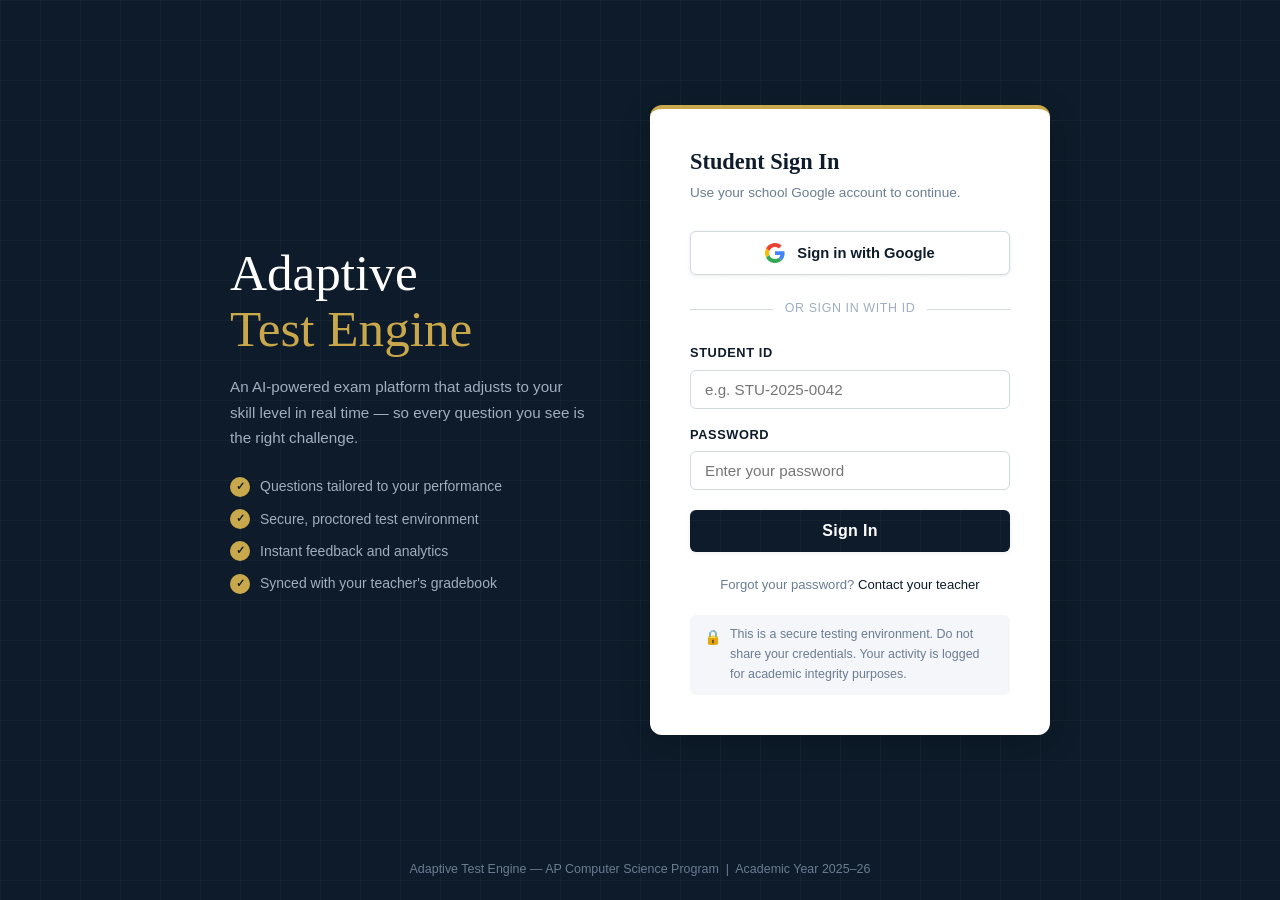
==== frontend/student/index.html @ e74f5015 "Initial student interface design" ====
<!DOCTYPE html>
<html lang="en">
<head>
  <meta charset="UTF-8" />
  <meta name="viewport" content="width=device-width, initial-scale=1.0" />
  <title>Sign In — AP CS Adaptive Testing Platform</title>
  <link rel="stylesheet" href="style.css" />

  <!--
    index.html — Student Login Page
    ─────────────────────────────────────────────────────────────
    PURPOSE  : Entry point for all students. Handles Google OAuth
               sign-in (placeholder) and routes to dashboard.html.
    GROUPS   : Front/Back Integration team: hook up the Google
               Sign-In button's data-action="google-signin" and
               the fallback form's POST endpoint.
    DB Team  : Session token should be stored after successful
               login and sent as a header on all subsequent API calls.
    ─────────────────────────────────────────────────────────────
  -->

  <style>
    /* ── Login-page-specific layout ── */
    body {
      background: var(--navy);
      display: flex;
      flex-direction: column;
      min-height: 100vh;
    }

    /* Subtle grid texture on dark background */
    body::before {
      content: '';
      position: fixed; inset: 0;
      background-image:
        linear-gradient(rgba(255,255,255,0.03) 1px, transparent 1px),
        linear-gradient(90deg, rgba(255,255,255,0.03) 1px, transparent 1px);
      background-size: 40px 40px;
      pointer-events: none;
    }

    .login-wrapper {
      flex: 1;
      display: flex;
      align-items: center;
      justify-content: center;
      padding: 40px 20px;
    }

    /* ── Branding strip on the left ── */
    .login-brand {
      max-width: 420px;
      padding-right: 60px;
      color: var(--white);
    }

    .login-brand .platform-name {
      font-family: var(--font-display);
      font-size: clamp(2rem, 4vw, 3.2rem);
      line-height: 1.1;
      margin-bottom: 16px;
    }

    .login-brand .platform-name span { color: var(--accent); }

    .login-brand p {
      color: var(--slate-light);
      font-size: 0.95rem;
      line-height: 1.7;
      margin-bottom: 24px;
    }

    /* Feature pills */
    .feature-list {
      list-style: none;
      display: flex;
      flex-direction: column;
      gap: 10px;
    }
    .feature-list li {
      display: flex;
      align-items: center;
      gap: 10px;
      color: var(--slate-light);
      font-size: 0.875rem;
    }
    .feature-list li::before {
      content: '✓';
      display: inline-flex;
      align-items: center;
      justify-content: center;
      width: 20px; height: 20px;
      border-radius: 50%;
      background: var(--accent);
      color: var(--navy);
      font-size: 0.7rem;
      font-weight: 700;
      flex-shrink: 0;
    }

    /* ── Login card ── */
    .login-card {
      background: var(--white);
      border-radius: var(--radius-lg);
      padding: 40px;
      width: 100%;
      max-width: 400px;
      box-shadow: var(--shadow-lg);
      border-top: 4px solid var(--accent);
    }

    .login-card h2 {
      font-size: 1.4rem;
      margin-bottom: 6px;
    }

    .login-card .subtitle {
      font-size: 0.85rem;
      color: var(--slate);
      margin-bottom: 28px;
    }

    /* Google Sign-In button */
    .btn-google {
      width: 100%;
      display: flex;
      align-items: center;
      justify-content: center;
      gap: 12px;
      padding: 11px 20px;
      border: 1.5px solid var(--border);
      border-radius: var(--radius);
      background: var(--white);
      color: var(--navy);
      font-family: var(--font-body);
      font-size: 0.92rem;
      font-weight: 600;
      cursor: pointer;
      transition: all 0.2s var(--ease);
      box-shadow: var(--shadow-sm);
    }
    .btn-google:hover {
      border-color: var(--navy);
      box-shadow: var(--shadow-md);
      transform: translateY(-1px);
    }
    .btn-google svg { flex-shrink: 0; }

    /* Divider with text */
    .or-divider {
      display: flex;
      align-items: center;
      gap: 12px;
      margin: 24px 0;
      color: var(--slate-light);
      font-size: 0.78rem;
      text-transform: uppercase;
      letter-spacing: 0.6px;
    }
    .or-divider::before,
    .or-divider::after {
      content: '';
      flex: 1;
      height: 1px;
      background: var(--border);
    }

    /* Fallback form */
    .login-form { display: flex; flex-direction: column; gap: 16px; }

    .login-form .form-group input { width: 100%; }

    .login-form .btn-primary {
      width: 100%;
      padding: 12px;
      margin-top: 4px;
    }

    .forgot-link {
      text-align: center;
      font-size: 0.82rem;
      color: var(--slate);
      margin-top: 6px;
    }
    .forgot-link a { color: var(--navy); font-weight: 500; }

    /* Security notice */
    .security-note {
      margin-top: 20px;
      padding: 10px 14px;
      background: var(--off-white);
      border-radius: var(--radius);
      font-size: 0.78rem;
      color: var(--slate);
      display: flex;
      align-items: flex-start;
      gap: 8px;
    }
    .security-note .icon { font-size: 0.9rem; flex-shrink: 0; margin-top: 1px; }

    /* Footer inside login page */
    .login-footer {
      text-align: center;
      padding: 20px;
      color: var(--slate);
      font-size: 0.78rem;
    }

    /* Responsive: stack on mobile */
    @media (max-width: 860px) {
      .login-brand { display: none; }
      .login-wrapper { padding: 24px 16px; }
    }
  </style>
</head>
<body>

  <!-- ══════════════════════════════════════════════
       MAIN LOGIN WRAPPER
       Contains: branding column + login card
  ══════════════════════════════════════════════ -->
  <main class="login-wrapper">

    <!-- LEFT: Branding / Marketing column -->
    <div class="login-brand" aria-hidden="true">
      <div class="platform-name">
        Adaptive<br/>
        <span>Test&nbsp;Engine</span>
      </div>
      <p>
        An AI-powered exam platform that adjusts to your skill level
        in real time — so every question you see is the right challenge.
      </p>
      <ul class="feature-list">
        <li>Questions tailored to your performance</li>
        <li>Secure, proctored test environment</li>
        <li>Instant feedback and analytics</li>
        <li>Synced with your teacher's gradebook</li>
      </ul>
    </div>

    <!-- RIGHT: Login card -->
    <div class="login-card" role="main">

      <h2>Student Sign In</h2>
      <p class="subtitle">Use your school Google account to continue.</p>

      <!--
        INTEGRATION POINT (Front/Back Integration Team)
        ─────────────────────────────────────────────────
        Replace this button's onclick with the real Google
        OAuth 2.0 flow. The data-action attribute is a hook
        for your JS event listener.
        After success, redirect to: dashboard.html
        and store the returned session token.
      -->
      <button
        class="btn-google"
        data-action="google-signin"
        onclick="handleGoogleSignIn(event)"
        aria-label="Sign in with Google"
      >
        <!-- Google "G" logo SVG -->
        <svg width="20" height="20" viewBox="0 0 48 48" aria-hidden="true">
          <path fill="#EA4335" d="M24 9.5c3.54 0 6.71 1.22 9.21 3.6l6.85-6.85C35.9 2.38 30.47 0 24 0 14.62 0 6.51 5.38 2.56 13.22l7.98 6.19C12.43 13.72 17.74 9.5 24 9.5z"/>
          <path fill="#4285F4" d="M46.98 24.55c0-1.57-.15-3.09-.38-4.55H24v9.02h12.94c-.58 2.96-2.26 5.48-4.78 7.18l7.73 6c4.51-4.18 7.09-10.36 7.09-17.65z"/>
          <path fill="#FBBC05" d="M10.53 28.59c-.48-1.45-.76-2.99-.76-4.59s.27-3.14.76-4.59l-7.98-6.19C.92 16.46 0 20.12 0 24c0 3.88.92 7.54 2.56 10.78l7.97-6.19z"/>
          <path fill="#34A853" d="M24 48c6.48 0 11.93-2.13 15.89-5.81l-7.73-6c-2.18 1.48-4.97 2.31-8.16 2.31-6.26 0-11.57-4.22-13.47-9.91l-7.98 6.19C6.51 42.62 14.62 48 24 48z"/>
        </svg>
        Sign in with Google
      </button>

      <!-- Fallback: email/password for non-Google accounts -->
      <div class="or-divider">or sign in with ID</div>

      <!--
        FALLBACK FORM
        ─────────────────────────────────────────────────
        data-form="login" — Integration team: attach your
        fetch() POST handler to this form.
        Endpoint target: POST /api/auth/login
        Expected body: { studentId, password }
      -->
      <form
        class="login-form"
        data-form="login"
        onsubmit="handleLoginSubmit(event)"
        novalidate
      >
        <div class="form-group">
          <label for="student-id">Student ID</label>
          <input
            type="text"
            id="student-id"
            name="studentId"
            placeholder="e.g. STU-2025-0042"
            autocomplete="username"
            required
          />
        </div>

        <div class="form-group">
          <label for="password">Password</label>
          <input
            type="password"
            id="password"
            name="password"
            placeholder="Enter your password"
            autocomplete="current-password"
            required
          />
        </div>

        <button type="submit" class="btn btn-primary btn-lg" data-action="login-submit">
          Sign In
        </button>

        <p class="forgot-link">
          Forgot your password? <a href="#" data-action="forgot-password">Contact your teacher</a>
        </p>
      </form>

      <!-- Security notice -->
      <div class="security-note" role="note">
        <span class="icon">🔒</span>
        <span>
          This is a secure testing environment. Do not share your credentials.
          Your activity is logged for academic integrity purposes.
        </span>
      </div>

    </div>
    <!-- end .login-card -->

  </main>

  <!-- Footer -->
  <footer class="login-footer">
    Adaptive Test Engine &mdash; AP Computer Science Program &nbsp;|&nbsp;
    Academic Year 2025–26
  </footer>

  <!-- ══════════════════════════════════════════════
       JAVASCRIPT — Login Logic (Placeholder)
       ─────────────────────────────────────────────
       Integration Team: Replace these stub functions
       with real OAuth and API calls.
  ══════════════════════════════════════════════ -->
  <script>
    /**
     * handleGoogleSignIn()
     * ─────────────────────────────────────────────
     * PLACEHOLDER: Replace with real Google OAuth 2.0 flow.
     * On success:
     *   1. Store session token in sessionStorage
     *   2. Redirect to dashboard.html
     *
     * Integration Team Endpoint: POST /api/auth/google
     * Expected response: { token, student: { id, name, email, avatar } }
     */
    function handleGoogleSignIn(e) {
      e.preventDefault();
      // PLACEHOLDER — simulate redirect to dashboard
      console.log('[Auth] Google Sign-In triggered. Replace with OAuth flow.');
      window.location.href = 'dashboard.html';
    }

    /**
     * handleLoginSubmit()
     * ─────────────────────────────────────────────
     * PLACEHOLDER: Replace with a real fetch() POST.
     * Integration Team Endpoint: POST /api/auth/login
     */
    function handleLoginSubmit(e) {
      e.preventDefault();
      const form = e.target;
      const studentId = form.studentId.value.trim();
      const password  = form.password.value;

      if (!studentId || !password) {
        alert('Please fill in all fields.');
        return;
      }

      // PLACEHOLDER — simulate successful login
      console.log('[Auth] Login attempted for:', studentId);
      sessionStorage.setItem('studentId', studentId); // DB Team: replace with real token
      window.location.href = 'dashboard.html';
    }
  </script>

</body>
</html>
---- frontend/student/style.css ----
/* ============================================================
   style.css — Central Stylesheet for AP CS Student Testing Platform
   Palette: Navy Blue (#0D1B2A), Slate Grey (#6B7C93), White (#FFFFFF)
   Accent:  Gold (#C9A84C) for high-stakes emphasis
   ============================================================ */

/* ── 1. DESIGN TOKENS (CSS Variables) ─────────────────────── */
:root {
  /* Colors */
  --navy:        #0D1B2A;
  --navy-mid:    #1A2E45;
  --navy-light:  #243B55;
  --slate:       #6B7C93;
  --slate-light: #A0AEBF;
  --white:       #FFFFFF;
  --off-white:   #F4F6F9;
  --accent:      #C9A84C;   /* gold — used sparingly for urgency/highlights */
  --danger:      #C0392B;
  --success:     #1E7E34;
  --border:      #D1D9E0;

  /* Typography */
  --font-display: 'DM Serif Display', Georgia, serif;
  --font-body:    'IBM Plex Sans', 'Segoe UI', sans-serif;
  --font-mono:    'IBM Plex Mono', 'Courier New', monospace;

  /* Spacing */
  --radius:    6px;
  --radius-lg: 12px;
  --shadow-sm: 0 1px 4px rgba(0,0,0,0.08);
  --shadow-md: 0 4px 16px rgba(0,0,0,0.12);
  --shadow-lg: 0 8px 32px rgba(0,0,0,0.18);

  /* Transitions */
  --ease: cubic-bezier(0.25, 0.8, 0.25, 1);
}

/* ── 2. RESET & BASE ───────────────────────────────────────── */
*, *::before, *::after { box-sizing: border-box; margin: 0; padding: 0; }

html { font-size: 16px; scroll-behavior: smooth; }

body {
  font-family: var(--font-body);
  background-color: var(--off-white);
  color: var(--navy);
  line-height: 1.6;
  min-height: 100vh;
}

/* Import Google Fonts */
@import url('https://fonts.googleapis.com/css2?family=DM+Serif+Display&family=IBM+Plex+Sans:wght@300;400;500;600&family=IBM+Plex+Mono:wght@400;500&display=swap');

/* ── 3. TYPOGRAPHY ─────────────────────────────────────────── */
h1, h2, h3 { font-family: var(--font-display); color: var(--navy); line-height: 1.2; }
h1 { font-size: clamp(1.8rem, 4vw, 2.8rem); }
h2 { font-size: clamp(1.3rem, 2.5vw, 1.9rem); }
h3 { font-size: 1.15rem; }
p  { color: var(--slate); font-size: 0.95rem; }
a  { color: var(--navy-light); text-decoration: none; transition: color 0.2s; }
a:hover { color: var(--accent); }

/* ── 4. LAYOUT UTILITIES ───────────────────────────────────── */
.container   { max-width: 1100px; margin: 0 auto; padding: 0 24px; }
.flex        { display: flex; }
.flex-center { display: flex; align-items: center; justify-content: center; }
.gap-sm      { gap: 8px; }
.gap-md      { gap: 16px; }
.gap-lg      { gap: 24px; }

/* ── 5. HEADER / NAVBAR ────────────────────────────────────── */
.site-header {
  background: var(--navy);
  border-bottom: 2px solid var(--accent);
  padding: 0 32px;
  height: 60px;
  display: flex;
  align-items: center;
  justify-content: space-between;
  position: sticky;
  top: 0;
  z-index: 100;
  box-shadow: var(--shadow-md);
}

.site-header .logo {
  font-family: var(--font-display);
  color: var(--white);
  font-size: 1.2rem;
  letter-spacing: 0.5px;
}

.site-header .logo span { color: var(--accent); }

.site-header nav a {
  color: var(--slate-light);
  font-size: 0.85rem;
  font-weight: 500;
  letter-spacing: 0.5px;
  text-transform: uppercase;
  padding: 6px 12px;
  border-radius: var(--radius);
  transition: all 0.2s var(--ease);
}

.site-header nav a:hover,
.site-header nav a.active {
  color: var(--white);
  background: var(--navy-light);
}

.site-header .user-badge {
  display: flex;
  align-items: center;
  gap: 10px;
  color: var(--slate-light);
  font-size: 0.85rem;
}

.site-header .user-badge .avatar {
  width: 32px;
  height: 32px;
  border-radius: 50%;
  background: var(--navy-light);
  border: 2px solid var(--slate);
  display: flex;
  align-items: center;
  justify-content: center;
  color: var(--white);
  font-size: 0.75rem;
  font-weight: 600;
  object-fit: cover;
}

/* ── 6. BUTTONS ────────────────────────────────────────────── */
.btn {
  display: inline-flex;
  align-items: center;
  justify-content: center;
  gap: 8px;
  padding: 10px 22px;
  border: none;
  border-radius: var(--radius);
  font-family: var(--font-body);
  font-size: 0.9rem;
  font-weight: 600;
  letter-spacing: 0.3px;
  cursor: pointer;
  transition: all 0.2s var(--ease);
}

.btn-primary {
  background: var(--navy);
  color: var(--white);
  box-shadow: var(--shadow-sm);
}
.btn-primary:hover { background: var(--navy-light); transform: translateY(-1px); box-shadow: var(--shadow-md); }

.btn-accent {
  background: var(--accent);
  color: var(--navy);
}
.btn-accent:hover { filter: brightness(1.08); transform: translateY(-1px); }

.btn-outline {
  background: transparent;
  color: var(--navy);
  border: 1.5px solid var(--border);
}
.btn-outline:hover { border-color: var(--navy); background: var(--off-white); }

.btn-danger { background: var(--danger); color: var(--white); }
.btn-danger:hover { filter: brightness(0.9); }

.btn-lg  { padding: 13px 30px; font-size: 1rem; }
.btn-sm  { padding: 7px 14px; font-size: 0.8rem; }
.btn:disabled { opacity: 0.5; cursor: not-allowed; transform: none !important; }

/* ── 7. FORM ELEMENTS ──────────────────────────────────────── */
.form-group { display: flex; flex-direction: column; gap: 6px; }

.form-group label {
  font-size: 0.8rem;
  font-weight: 600;
  color: var(--navy);
  text-transform: uppercase;
  letter-spacing: 0.6px;
}

.form-group input,
.form-group select {
  padding: 10px 14px;
  border: 1.5px solid var(--border);
  border-radius: var(--radius);
  font-family: var(--font-body);
  font-size: 0.95rem;
  color: var(--navy);
  background: var(--white);
  transition: border-color 0.2s, box-shadow 0.2s;
  outline: none;
}

.form-group input:focus,
.form-group select:focus {
  border-color: var(--navy);
  box-shadow: 0 0 0 3px rgba(13, 27, 42, 0.1);
}

/* ── 8. CARDS ──────────────────────────────────────────────── */
.card {
  background: var(--white);
  border: 1px solid var(--border);
  border-radius: var(--radius-lg);
  padding: 28px;
  box-shadow: var(--shadow-sm);
  transition: box-shadow 0.2s var(--ease), transform 0.2s var(--ease);
}

.card:hover { box-shadow: var(--shadow-md); }

.card-header {
  border-bottom: 1px solid var(--border);
  padding-bottom: 16px;
  margin-bottom: 20px;
  display: flex;
  align-items: center;
  justify-content: space-between;
}

/* ── 9. BADGES & STATUS TAGS ───────────────────────────────── */
.badge {
  display: inline-block;
  padding: 3px 10px;
  border-radius: 99px;
  font-size: 0.72rem;
  font-weight: 600;
  letter-spacing: 0.4px;
  text-transform: uppercase;
}
.badge-navy    { background: var(--navy);    color: var(--white); }
.badge-slate   { background: var(--slate-light); color: var(--navy); }
.badge-accent  { background: var(--accent);  color: var(--navy); }
.badge-success { background: #d4edda; color: var(--success); }
.badge-danger  { background: #f8d7da; color: var(--danger); }

/* ── 10. ALERTS / BANNERS ──────────────────────────────────── */
.alert {
  padding: 12px 18px;
  border-radius: var(--radius);
  font-size: 0.88rem;
  border-left: 4px solid;
}
.alert-info    { background: #e8edf5; border-color: var(--navy); color: var(--navy-mid); }
.alert-warning { background: #fef9e7; border-color: var(--accent); color: #7d6009; }
.alert-danger  { background: #fde8e8; border-color: var(--danger); color: var(--danger); }

/* ── 11. PROGRESS BAR ──────────────────────────────────────── */
.progress-bar-track {
  background: var(--border);
  border-radius: 99px;
  height: 6px;
  overflow: hidden;
}
.progress-bar-fill {
  height: 100%;
  background: var(--navy);
  border-radius: 99px;
  transition: width 0.4s var(--ease);
}
.progress-bar-fill.accent { background: var(--accent); }

/* ── 12. DIVIDER ───────────────────────────────────────────── */
.divider {
  border: none;
  border-top: 1px solid var(--border);
  margin: 20px 0;
}

/* ── 13. FOOTER ────────────────────────────────────────────── */
.site-footer {
  background: var(--navy);
  color: var(--slate-light);
  text-align: center;
  padding: 20px;
  font-size: 0.78rem;
  margin-top: auto;
  border-top: 2px solid var(--accent);
}

/* ── 14. MODALS ────────────────────────────────────────────── */
.modal-overlay {
  position: fixed; inset: 0;
  background: rgba(13, 27, 42, 0.65);
  display: flex;
  align-items: center;
  justify-content: center;
  z-index: 1000;
  backdrop-filter: blur(3px);
  opacity: 0;
  pointer-events: none;
  transition: opacity 0.25s;
}
.modal-overlay.open { opacity: 1; pointer-events: all; }

.modal {
  background: var(--white);
  border-radius: var(--radius-lg);
  padding: 36px;
  max-width: 480px;
  width: 90%;
  box-shadow: var(--shadow-lg);
  transform: translateY(20px);
  transition: transform 0.25s var(--ease);
}
.modal-overlay.open .modal { transform: translateY(0); }

/* ── 15. LOADING SPINNER ───────────────────────────────────── */
.spinner {
  width: 22px; height: 22px;
  border: 3px solid var(--border);
  border-top-color: var(--navy);
  border-radius: 50%;
  animation: spin 0.7s linear infinite;
  display: inline-block;
}
@keyframes spin { to { transform: rotate(360deg); } }

/* ── 16. RESPONSIVE UTILITIES ──────────────────────────────── */
@media (max-width: 768px) {
  .hide-mobile { display: none !important; }
  .site-header { padding: 0 16px; }
  .container   { padding: 0 16px; }
}
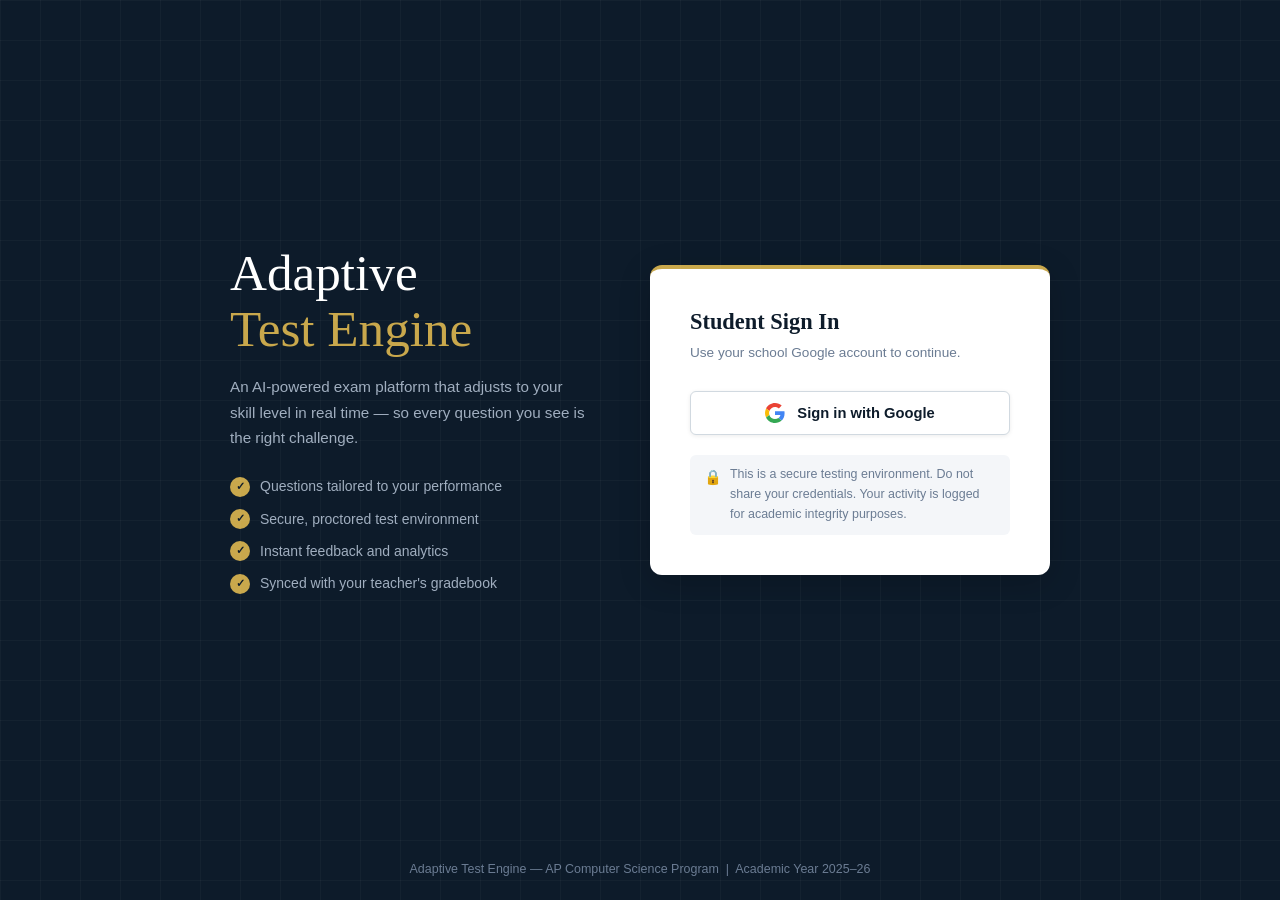
==== commit f15c8f12: "Update index.html" ====
--- a/frontend/student/index.html
+++ b/frontend/student/index.html
@@ -5,6 +5,12 @@
   <meta name="viewport" content="width=device-width, initial-scale=1.0" />
   <title>Sign In — AP CS Adaptive Testing Platform</title>
   <link rel="stylesheet" href="style.css" />
+
+  <!-- Google Identity Services. Safe to load even before CLIENT_ID is set;
+       auth.js only calls google.accounts.id.initialize() when CLIENT_ID
+       has been swapped in, so no network auth request fires until then. -->
+  <script src="https://accounts.google.com/gsi/client" async defer></script>
+  <script src="auth.js" defer></script>
 
   <!--
     index.html — Student Login Page
@@ -246,19 +252,20 @@
       <p class="subtitle">Use your school Google account to continue.</p>
 
       <!--
-        INTEGRATION POINT (Front/Back Integration Team)
-        ─────────────────────────────────────────────────
-        Replace this button's onclick with the real Google
-        OAuth 2.0 flow. The data-action attribute is a hook
-        for your JS event listener.
-        After success, redirect to: dashboard.html
-        and store the returned session token.
+        GIS button is rendered by auth.js into #google-signin-container
+        once CLIENT_ID has been configured. Until then, #google-signin-stub
+        shows the original styled button in a disabled state so the layout
+        is identical and switchover is a one-line CLIENT_ID edit.
       -->
+      <div id="google-signin-container" hidden></div>
+
       <button
+        id="google-signin-stub"
         class="btn-google"
         data-action="google-signin"
         onclick="handleGoogleSignIn(event)"
-        aria-label="Sign in with Google"
+        aria-label="Sign in with Google (not yet configured)"
+        title="Google Sign-In will activate once the client ID is configured"
       >
         <!-- Google "G" logo SVG -->
         <svg width="20" height="20" viewBox="0 0 48 48" aria-hidden="true">
@@ -270,56 +277,6 @@
         Sign in with Google
       </button>
 
-      <!-- Fallback: email/password for non-Google accounts -->
-      <div class="or-divider">or sign in with ID</div>
-
-      <!--
-        FALLBACK FORM
-        ─────────────────────────────────────────────────
-        data-form="login" — Integration team: attach your
-        fetch() POST handler to this form.
-        Endpoint target: POST /api/auth/login
-        Expected body: { studentId, password }
-      -->
-      <form
-        class="login-form"
-        data-form="login"
-        onsubmit="handleLoginSubmit(event)"
-        novalidate
-      >
-        <div class="form-group">
-          <label for="student-id">Student ID</label>
-          <input
-            type="text"
-            id="student-id"
-            name="studentId"
-            placeholder="e.g. STU-2025-0042"
-            autocomplete="username"
-            required
-          />
-        </div>
-
-        <div class="form-group">
-          <label for="password">Password</label>
-          <input
-            type="password"
-            id="password"
-            name="password"
-            placeholder="Enter your password"
-            autocomplete="current-password"
-            required
-          />
-        </div>
-
-        <button type="submit" class="btn btn-primary btn-lg" data-action="login-submit">
-          Sign In
-        </button>
-
-        <p class="forgot-link">
-          Forgot your password? <a href="#" data-action="forgot-password">Contact your teacher</a>
-        </p>
-      </form>
-
       <!-- Security notice -->
       <div class="security-note" role="note">
         <span class="icon">🔒</span>
@@ -347,47 +304,25 @@
        with real OAuth and API calls.
   ══════════════════════════════════════════════ -->
   <script>
-    /**
-     * handleGoogleSignIn()
-     * ─────────────────────────────────────────────
-     * PLACEHOLDER: Replace with real Google OAuth 2.0 flow.
-     * On success:
-     *   1. Store session token in sessionStorage
-     *   2. Redirect to dashboard.html
-     *
-     * Integration Team Endpoint: POST /api/auth/google
-     * Expected response: { token, student: { id, name, email, avatar } }
-     */
+    // Stub handler — only runs while CLIENT_ID is still the placeholder.
+    // Once auth.js swaps in the real GIS button, this button is hidden.
     function handleGoogleSignIn(e) {
       e.preventDefault();
-      // PLACEHOLDER — simulate redirect to dashboard
-      console.log('[Auth] Google Sign-In triggered. Replace with OAuth flow.');
-      window.location.href = 'dashboard.html';
-    }
-
-    /**
-     * handleLoginSubmit()
-     * ─────────────────────────────────────────────
-     * PLACEHOLDER: Replace with a real fetch() POST.
-     * Integration Team Endpoint: POST /api/auth/login
-     */
-    function handleLoginSubmit(e) {
-      e.preventDefault();
-      const form = e.target;
-      const studentId = form.studentId.value.trim();
-      const password  = form.password.value;
-
-      if (!studentId || !password) {
-        alert('Please fill in all fields.');
+      alert('Google Sign-In is not yet configured. Ask the integration team for the CLIENT_ID, then set it in auth.js.');
+    }
+    
+    // Wait for the GIS script to finish loading, then hand off to auth.js.
+    // GIS exposes window.google.accounts.id once ready.
+    (function waitForGis() {
+      if (window.google && window.google.accounts && window.google.accounts.id) {
+        window.initGoogleAuth && window.initGoogleAuth();
         return;
       }
-
-      // PLACEHOLDER — simulate successful login
-      console.log('[Auth] Login attempted for:', studentId);
-      sessionStorage.setItem('studentId', studentId); // DB Team: replace with real token
-      window.location.href = 'dashboard.html';
-    }
+      setTimeout(waitForGis, 50);
+    })();
   </script>
+
+<script src="integration.js"></script>
 
 </body>
 </html>
--- a/frontend/student/style.css
+++ b/frontend/student/style.css
@@ -6,328 +6,328 @@
 
 /* ── 1. DESIGN TOKENS (CSS Variables) ─────────────────────── */
 :root {
-  /* Colors */
-  --navy:        #0D1B2A;
-  --navy-mid:    #1A2E45;
-  --navy-light:  #243B55;
-  --slate:       #6B7C93;
-  --slate-light: #A0AEBF;
-  --white:       #FFFFFF;
-  --off-white:   #F4F6F9;
-  --accent:      #C9A84C;   /* gold — used sparingly for urgency/highlights */
-  --danger:      #C0392B;
-  --success:     #1E7E34;
-  --border:      #D1D9E0;
-
-  /* Typography */
-  --font-display: 'DM Serif Display', Georgia, serif;
-  --font-body:    'IBM Plex Sans', 'Segoe UI', sans-serif;
-  --font-mono:    'IBM Plex Mono', 'Courier New', monospace;
-
-  /* Spacing */
-  --radius:    6px;
-  --radius-lg: 12px;
-  --shadow-sm: 0 1px 4px rgba(0,0,0,0.08);
-  --shadow-md: 0 4px 16px rgba(0,0,0,0.12);
-  --shadow-lg: 0 8px 32px rgba(0,0,0,0.18);
-
-  /* Transitions */
-  --ease: cubic-bezier(0.25, 0.8, 0.25, 1);
-}
-
-/* ── 2. RESET & BASE ───────────────────────────────────────── */
-*, *::before, *::after { box-sizing: border-box; margin: 0; padding: 0; }
-
-html { font-size: 16px; scroll-behavior: smooth; }
-
-body {
-  font-family: var(--font-body);
-  background-color: var(--off-white);
-  color: var(--navy);
-  line-height: 1.6;
-  min-height: 100vh;
-}
-
-/* Import Google Fonts */
-@import url('https://fonts.googleapis.com/css2?family=DM+Serif+Display&family=IBM+Plex+Sans:wght@300;400;500;600&family=IBM+Plex+Mono:wght@400;500&display=swap');
-
-/* ── 3. TYPOGRAPHY ─────────────────────────────────────────── */
-h1, h2, h3 { font-family: var(--font-display); color: var(--navy); line-height: 1.2; }
-h1 { font-size: clamp(1.8rem, 4vw, 2.8rem); }
-h2 { font-size: clamp(1.3rem, 2.5vw, 1.9rem); }
-h3 { font-size: 1.15rem; }
-p  { color: var(--slate); font-size: 0.95rem; }
-a  { color: var(--navy-light); text-decoration: none; transition: color 0.2s; }
-a:hover { color: var(--accent); }
-
-/* ── 4. LAYOUT UTILITIES ───────────────────────────────────── */
-.container   { max-width: 1100px; margin: 0 auto; padding: 0 24px; }
-.flex        { display: flex; }
-.flex-center { display: flex; align-items: center; justify-content: center; }
-.gap-sm      { gap: 8px; }
-.gap-md      { gap: 16px; }
-.gap-lg      { gap: 24px; }
-
-/* ── 5. HEADER / NAVBAR ────────────────────────────────────── */
-.site-header {
-  background: var(--navy);
-  border-bottom: 2px solid var(--accent);
-  padding: 0 32px;
-  height: 60px;
-  display: flex;
-  align-items: center;
-  justify-content: space-between;
-  position: sticky;
-  top: 0;
-  z-index: 100;
-  box-shadow: var(--shadow-md);
-}
-
-.site-header .logo {
-  font-family: var(--font-display);
-  color: var(--white);
-  font-size: 1.2rem;
-  letter-spacing: 0.5px;
-}
-
-.site-header .logo span { color: var(--accent); }
-
-.site-header nav a {
-  color: var(--slate-light);
-  font-size: 0.85rem;
-  font-weight: 500;
-  letter-spacing: 0.5px;
-  text-transform: uppercase;
-  padding: 6px 12px;
-  border-radius: var(--radius);
-  transition: all 0.2s var(--ease);
-}
-
-.site-header nav a:hover,
-.site-header nav a.active {
-  color: var(--white);
-  background: var(--navy-light);
-}
-
-.site-header .user-badge {
-  display: flex;
-  align-items: center;
-  gap: 10px;
-  color: var(--slate-light);
-  font-size: 0.85rem;
-}
-
-.site-header .user-badge .avatar {
-  width: 32px;
-  height: 32px;
-  border-radius: 50%;
-  background: var(--navy-light);
-  border: 2px solid var(--slate);
-  display: flex;
-  align-items: center;
-  justify-content: center;
-  color: var(--white);
-  font-size: 0.75rem;
-  font-weight: 600;
-  object-fit: cover;
-}
-
-/* ── 6. BUTTONS ────────────────────────────────────────────── */
-.btn {
-  display: inline-flex;
-  align-items: center;
-  justify-content: center;
-  gap: 8px;
-  padding: 10px 22px;
-  border: none;
-  border-radius: var(--radius);
-  font-family: var(--font-body);
-  font-size: 0.9rem;
-  font-weight: 600;
-  letter-spacing: 0.3px;
-  cursor: pointer;
-  transition: all 0.2s var(--ease);
-}
-
-.btn-primary {
-  background: var(--navy);
-  color: var(--white);
-  box-shadow: var(--shadow-sm);
-}
-.btn-primary:hover { background: var(--navy-light); transform: translateY(-1px); box-shadow: var(--shadow-md); }
-
-.btn-accent {
-  background: var(--accent);
-  color: var(--navy);
-}
-.btn-accent:hover { filter: brightness(1.08); transform: translateY(-1px); }
-
-.btn-outline {
-  background: transparent;
-  color: var(--navy);
-  border: 1.5px solid var(--border);
-}
-.btn-outline:hover { border-color: var(--navy); background: var(--off-white); }
-
-.btn-danger { background: var(--danger); color: var(--white); }
-.btn-danger:hover { filter: brightness(0.9); }
-
-.btn-lg  { padding: 13px 30px; font-size: 1rem; }
-.btn-sm  { padding: 7px 14px; font-size: 0.8rem; }
-.btn:disabled { opacity: 0.5; cursor: not-allowed; transform: none !important; }
-
-/* ── 7. FORM ELEMENTS ──────────────────────────────────────── */
-.form-group { display: flex; flex-direction: column; gap: 6px; }
-
-.form-group label {
-  font-size: 0.8rem;
-  font-weight: 600;
-  color: var(--navy);
-  text-transform: uppercase;
-  letter-spacing: 0.6px;
-}
-
-.form-group input,
-.form-group select {
-  padding: 10px 14px;
-  border: 1.5px solid var(--border);
-  border-radius: var(--radius);
-  font-family: var(--font-body);
-  font-size: 0.95rem;
-  color: var(--navy);
-  background: var(--white);
-  transition: border-color 0.2s, box-shadow 0.2s;
-  outline: none;
-}
-
-.form-group input:focus,
-.form-group select:focus {
-  border-color: var(--navy);
-  box-shadow: 0 0 0 3px rgba(13, 27, 42, 0.1);
-}
-
-/* ── 8. CARDS ──────────────────────────────────────────────── */
-.card {
-  background: var(--white);
-  border: 1px solid var(--border);
-  border-radius: var(--radius-lg);
-  padding: 28px;
-  box-shadow: var(--shadow-sm);
-  transition: box-shadow 0.2s var(--ease), transform 0.2s var(--ease);
-}
-
-.card:hover { box-shadow: var(--shadow-md); }
-
-.card-header {
-  border-bottom: 1px solid var(--border);
-  padding-bottom: 16px;
-  margin-bottom: 20px;
-  display: flex;
-  align-items: center;
-  justify-content: space-between;
-}
-
-/* ── 9. BADGES & STATUS TAGS ───────────────────────────────── */
-.badge {
-  display: inline-block;
-  padding: 3px 10px;
-  border-radius: 99px;
-  font-size: 0.72rem;
-  font-weight: 600;
-  letter-spacing: 0.4px;
-  text-transform: uppercase;
-}
-.badge-navy    { background: var(--navy);    color: var(--white); }
-.badge-slate   { background: var(--slate-light); color: var(--navy); }
-.badge-accent  { background: var(--accent);  color: var(--navy); }
-.badge-success { background: #d4edda; color: var(--success); }
-.badge-danger  { background: #f8d7da; color: var(--danger); }
-
-/* ── 10. ALERTS / BANNERS ──────────────────────────────────── */
-.alert {
-  padding: 12px 18px;
-  border-radius: var(--radius);
-  font-size: 0.88rem;
-  border-left: 4px solid;
-}
-.alert-info    { background: #e8edf5; border-color: var(--navy); color: var(--navy-mid); }
-.alert-warning { background: #fef9e7; border-color: var(--accent); color: #7d6009; }
-.alert-danger  { background: #fde8e8; border-color: var(--danger); color: var(--danger); }
-
-/* ── 11. PROGRESS BAR ──────────────────────────────────────── */
-.progress-bar-track {
-  background: var(--border);
-  border-radius: 99px;
-  height: 6px;
-  overflow: hidden;
-}
-.progress-bar-fill {
-  height: 100%;
-  background: var(--navy);
-  border-radius: 99px;
-  transition: width 0.4s var(--ease);
-}
-.progress-bar-fill.accent { background: var(--accent); }
-
-/* ── 12. DIVIDER ───────────────────────────────────────────── */
-.divider {
-  border: none;
-  border-top: 1px solid var(--border);
-  margin: 20px 0;
-}
-
-/* ── 13. FOOTER ────────────────────────────────────────────── */
-.site-footer {
-  background: var(--navy);
-  color: var(--slate-light);
-  text-align: center;
-  padding: 20px;
-  font-size: 0.78rem;
-  margin-top: auto;
-  border-top: 2px solid var(--accent);
-}
-
-/* ── 14. MODALS ────────────────────────────────────────────── */
-.modal-overlay {
-  position: fixed; inset: 0;
-  background: rgba(13, 27, 42, 0.65);
-  display: flex;
-  align-items: center;
-  justify-content: center;
-  z-index: 1000;
-  backdrop-filter: blur(3px);
-  opacity: 0;
-  pointer-events: none;
-  transition: opacity 0.25s;
-}
-.modal-overlay.open { opacity: 1; pointer-events: all; }
-
-.modal {
-  background: var(--white);
-  border-radius: var(--radius-lg);
-  padding: 36px;
-  max-width: 480px;
-  width: 90%;
-  box-shadow: var(--shadow-lg);
-  transform: translateY(20px);
-  transition: transform 0.25s var(--ease);
-}
-.modal-overlay.open .modal { transform: translateY(0); }
-
-/* ── 15. LOADING SPINNER ───────────────────────────────────── */
-.spinner {
-  width: 22px; height: 22px;
-  border: 3px solid var(--border);
-  border-top-color: var(--navy);
-  border-radius: 50%;
-  animation: spin 0.7s linear infinite;
-  display: inline-block;
-}
-@keyframes spin { to { transform: rotate(360deg); } }
-
-/* ── 16. RESPONSIVE UTILITIES ──────────────────────────────── */
-@media (max-width: 768px) {
-  .hide-mobile { display: none !important; }
-  .site-header { padding: 0 16px; }
-  .container   { padding: 0 16px; }
-}
+    /* Colors */
+    --navy:        #0D1B2A;
+    --navy-mid:    #1A2E45;
+    --navy-light:  #243B55;
+    --slate:       #6B7C93;
+    --slate-light: #A0AEBF;
+    --white:       #FFFFFF;
+    --off-white:   #F4F6F9;
+    --accent:      #C9A84C;   /* gold — used sparingly for urgency/highlights */
+    --danger:      #C0392B;
+    --success:     #1E7E34;
+    --border:      #D1D9E0;
+  
+    /* Typography */
+    --font-display: 'DM Serif Display', Georgia, serif;
+    --font-body:    'IBM Plex Sans', 'Segoe UI', sans-serif;
+    --font-mono:    'IBM Plex Mono', 'Courier New', monospace;
+  
+    /* Spacing */
+    --radius:    6px;
+    --radius-lg: 12px;
+    --shadow-sm: 0 1px 4px rgba(0,0,0,0.08);
+    --shadow-md: 0 4px 16px rgba(0,0,0,0.12);
+    --shadow-lg: 0 8px 32px rgba(0,0,0,0.18);
+  
+    /* Transitions */
+    --ease: cubic-bezier(0.25, 0.8, 0.25, 1);
+  }
+  
+  /* ── 2. RESET & BASE ───────────────────────────────────────── */
+  *, *::before, *::after { box-sizing: border-box; margin: 0; padding: 0; }
+  
+  html { font-size: 16px; scroll-behavior: smooth; }
+  
+  body {
+    font-family: var(--font-body);
+    background-color: var(--off-white);
+    color: var(--navy);
+    line-height: 1.6;
+    min-height: 100vh;
+  }
+  
+  /* Import Google Fonts */
+  @import url('https://fonts.googleapis.com/css2?family=DM+Serif+Display&family=IBM+Plex+Sans:wght@300;400;500;600&family=IBM+Plex+Mono:wght@400;500&display=swap');
+  
+  /* ── 3. TYPOGRAPHY ─────────────────────────────────────────── */
+  h1, h2, h3 { font-family: var(--font-display); color: var(--navy); line-height: 1.2; }
+  h1 { font-size: clamp(1.8rem, 4vw, 2.8rem); }
+  h2 { font-size: clamp(1.3rem, 2.5vw, 1.9rem); }
+  h3 { font-size: 1.15rem; }
+  p  { color: var(--slate); font-size: 0.95rem; }
+  a  { color: var(--navy-light); text-decoration: none; transition: color 0.2s; }
+  a:hover { color: var(--accent); }
+  
+  /* ── 4. LAYOUT UTILITIES ───────────────────────────────────── */
+  .container   { max-width: 1100px; margin: 0 auto; padding: 0 24px; }
+  .flex        { display: flex; }
+  .flex-center { display: flex; align-items: center; justify-content: center; }
+  .gap-sm      { gap: 8px; }
+  .gap-md      { gap: 16px; }
+  .gap-lg      { gap: 24px; }
+  
+  /* ── 5. HEADER / NAVBAR ────────────────────────────────────── */
+  .site-header {
+    background: var(--navy);
+    border-bottom: 2px solid var(--accent);
+    padding: 0 32px;
+    height: 60px;
+    display: flex;
+    align-items: center;
+    justify-content: space-between;
+    position: sticky;
+    top: 0;
+    z-index: 100;
+    box-shadow: var(--shadow-md);
+  }
+  
+  .site-header .logo {
+    font-family: var(--font-display);
+    color: var(--white);
+    font-size: 1.2rem;
+    letter-spacing: 0.5px;
+  }
+  
+  .site-header .logo span { color: var(--accent); }
+  
+  .site-header nav a {
+    color: var(--slate-light);
+    font-size: 0.85rem;
+    font-weight: 500;
+    letter-spacing: 0.5px;
+    text-transform: uppercase;
+    padding: 6px 12px;
+    border-radius: var(--radius);
+    transition: all 0.2s var(--ease);
+  }
+  
+  .site-header nav a:hover,
+  .site-header nav a.active {
+    color: var(--white);
+    background: var(--navy-light);
+  }
+  
+  .site-header .user-badge {
+    display: flex;
+    align-items: center;
+    gap: 10px;
+    color: var(--slate-light);
+    font-size: 0.85rem;
+  }
+  
+  .site-header .user-badge .avatar {
+    width: 32px;
+    height: 32px;
+    border-radius: 50%;
+    background: var(--navy-light);
+    border: 2px solid var(--slate);
+    display: flex;
+    align-items: center;
+    justify-content: center;
+    color: var(--white);
+    font-size: 0.75rem;
+    font-weight: 600;
+    object-fit: cover;
+  }
+  
+  /* ── 6. BUTTONS ────────────────────────────────────────────── */
+  .btn {
+    display: inline-flex;
+    align-items: center;
+    justify-content: center;
+    gap: 8px;
+    padding: 10px 22px;
+    border: none;
+    border-radius: var(--radius);
+    font-family: var(--font-body);
+    font-size: 0.9rem;
+    font-weight: 600;
+    letter-spacing: 0.3px;
+    cursor: pointer;
+    transition: all 0.2s var(--ease);
+  }
+  
+  .btn-primary {
+    background: var(--navy);
+    color: var(--white);
+    box-shadow: var(--shadow-sm);
+  }
+  .btn-primary:hover { background: var(--navy-light); transform: translateY(-1px); box-shadow: var(--shadow-md); }
+  
+  .btn-accent {
+    background: var(--accent);
+    color: var(--navy);
+  }
+  .btn-accent:hover { filter: brightness(1.08); transform: translateY(-1px); }
+  
+  .btn-outline {
+    background: transparent;
+    color: var(--navy);
+    border: 1.5px solid var(--border);
+  }
+  .btn-outline:hover { border-color: var(--navy); background: var(--off-white); }
+  
+  .btn-danger { background: var(--danger); color: var(--white); }
+  .btn-danger:hover { filter: brightness(0.9); }
+  
+  .btn-lg  { padding: 13px 30px; font-size: 1rem; }
+  .btn-sm  { padding: 7px 14px; font-size: 0.8rem; }
+  .btn:disabled { opacity: 0.5; cursor: not-allowed; transform: none !important; }
+  
+  /* ── 7. FORM ELEMENTS ──────────────────────────────────────── */
+  .form-group { display: flex; flex-direction: column; gap: 6px; }
+  
+  .form-group label {
+    font-size: 0.8rem;
+    font-weight: 600;
+    color: var(--navy);
+    text-transform: uppercase;
+    letter-spacing: 0.6px;
+  }
+  
+  .form-group input,
+  .form-group select {
+    padding: 10px 14px;
+    border: 1.5px solid var(--border);
+    border-radius: var(--radius);
+    font-family: var(--font-body);
+    font-size: 0.95rem;
+    color: var(--navy);
+    background: var(--white);
+    transition: border-color 0.2s, box-shadow 0.2s;
+    outline: none;
+  }
+  
+  .form-group input:focus,
+  .form-group select:focus {
+    border-color: var(--navy);
+    box-shadow: 0 0 0 3px rgba(13, 27, 42, 0.1);
+  }
+  
+  /* ── 8. CARDS ──────────────────────────────────────────────── */
+  .card {
+    background: var(--white);
+    border: 1px solid var(--border);
+    border-radius: var(--radius-lg);
+    padding: 28px;
+    box-shadow: var(--shadow-sm);
+    transition: box-shadow 0.2s var(--ease), transform 0.2s var(--ease);
+  }
+  
+  .card:hover { box-shadow: var(--shadow-md); }
+  
+  .card-header {
+    border-bottom: 1px solid var(--border);
+    padding-bottom: 16px;
+    margin-bottom: 20px;
+    display: flex;
+    align-items: center;
+    justify-content: space-between;
+  }
+  
+  /* ── 9. BADGES & STATUS TAGS ───────────────────────────────── */
+  .badge {
+    display: inline-block;
+    padding: 3px 10px;
+    border-radius: 99px;
+    font-size: 0.72rem;
+    font-weight: 600;
+    letter-spacing: 0.4px;
+    text-transform: uppercase;
+  }
+  .badge-navy    { background: var(--navy);    color: var(--white); }
+  .badge-slate   { background: var(--slate-light); color: var(--navy); }
+  .badge-accent  { background: var(--accent);  color: var(--navy); }
+  .badge-success { background: #d4edda; color: var(--success); }
+  .badge-danger  { background: #f8d7da; color: var(--danger); }
+  
+  /* ── 10. ALERTS / BANNERS ──────────────────────────────────── */
+  .alert {
+    padding: 12px 18px;
+    border-radius: var(--radius);
+    font-size: 0.88rem;
+    border-left: 4px solid;
+  }
+  .alert-info    { background: #e8edf5; border-color: var(--navy); color: var(--navy-mid); }
+  .alert-warning { background: #fef9e7; border-color: var(--accent); color: #7d6009; }
+  .alert-danger  { background: #fde8e8; border-color: var(--danger); color: var(--danger); }
+  
+  /* ── 11. PROGRESS BAR ──────────────────────────────────────── */
+  .progress-bar-track {
+    background: var(--border);
+    border-radius: 99px;
+    height: 6px;
+    overflow: hidden;
+  }
+  .progress-bar-fill {
+    height: 100%;
+    background: var(--navy);
+    border-radius: 99px;
+    transition: width 0.4s var(--ease);
+  }
+  .progress-bar-fill.accent { background: var(--accent); }
+  
+  /* ── 12. DIVIDER ───────────────────────────────────────────── */
+  .divider {
+    border: none;
+    border-top: 1px solid var(--border);
+    margin: 20px 0;
+  }
+  
+  /* ── 13. FOOTER ────────────────────────────────────────────── */
+  .site-footer {
+    background: var(--navy);
+    color: var(--slate-light);
+    text-align: center;
+    padding: 20px;
+    font-size: 0.78rem;
+    margin-top: auto;
+    border-top: 2px solid var(--accent);
+  }
+  
+  /* ── 14. MODALS ────────────────────────────────────────────── */
+  .modal-overlay {
+    position: fixed; inset: 0;
+    background: rgba(13, 27, 42, 0.65);
+    display: flex;
+    align-items: center;
+    justify-content: center;
+    z-index: 1000;
+    backdrop-filter: blur(3px);
+    opacity: 0;
+    pointer-events: none;
+    transition: opacity 0.25s;
+  }
+  .modal-overlay.open { opacity: 1; pointer-events: all; }
+  
+  .modal {
+    background: var(--white);
+    border-radius: var(--radius-lg);
+    padding: 36px;
+    max-width: 480px;
+    width: 90%;
+    box-shadow: var(--shadow-lg);
+    transform: translateY(20px);
+    transition: transform 0.25s var(--ease);
+  }
+  .modal-overlay.open .modal { transform: translateY(0); }
+  
+  /* ── 15. LOADING SPINNER ───────────────────────────────────── */
+  .spinner {
+    width: 22px; height: 22px;
+    border: 3px solid var(--border);
+    border-top-color: var(--navy);
+    border-radius: 50%;
+    animation: spin 0.7s linear infinite;
+    display: inline-block;
+  }
+  @keyframes spin { to { transform: rotate(360deg); } }
+  
+  /* ── 16. RESPONSIVE UTILITIES ──────────────────────────────── */
+  @media (max-width: 768px) {
+    .hide-mobile { display: none !important; }
+    .site-header { padding: 0 16px; }
+    .container   { padding: 0 16px; }
+  }
